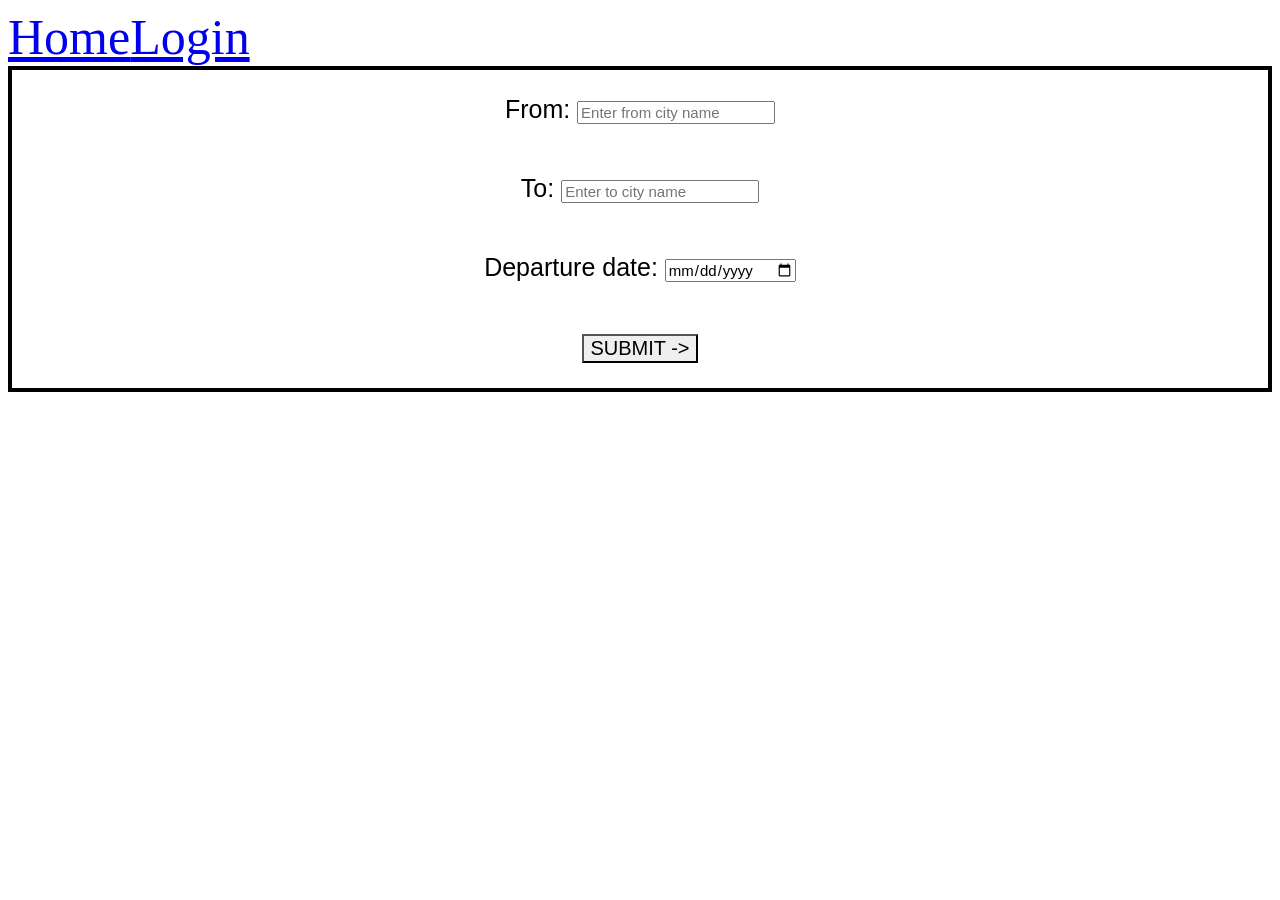
==== index.html @ b3f5bc64 "better input for  date and output for the trains" ====
<!DOCTYPE html>
<html lang="en">
<head>
  <meta charset="UTF-8">
  <meta name="viewport" content="width=device-width, initial-scale=1.0">
  <title>IRCTC</title>
  <link rel="stylesheet" href="style.css">
</head>
<body>
  <div class="navbar">
    <a href="#">Home</a>
    <a href="#">Login</a>
  </div>
  <div class="search-box">
    <p>From: <input type="text" placeholder="Enter from city name" id="from"></p>
    <p>To: <input type="text" placeholder="Enter to city name" id="to"></p>
    <p>Departure date: <input type="date" id="date"></p>
    <p><button id="sub">SUBMIT -></button></p>
  </div>
  <div class="results">
    <h4 id="searching"></h4>
  </div>
  <script src="script.js"></script>
</body>
</html>
---- style.css ----
#searching{
  font-family: 'Franklin Gothic Medium', 'Arial Narrow', Arial, sans-serif;
}

.search-box{
  display: flex;
  flex-direction: column;
  align-items: center;
  border: 4px solid black;

}

.navbar{
  display: flex;
  flex-direction: row;
  font-size: 50px;
  height:auto;
}
#from{
  font-size: 15px;
  font-family: 'Franklin Gothic Medium', 'Arial Narrow', Arial, sans-serif;;
}

#to{
  font-size: 15px;
  font-family: 'Franklin Gothic Medium', 'Arial Narrow', Arial, sans-serif;;
}

#date{
  font-size: 15px;
  font-family: 'Franklin Gothic Medium', 'Arial Narrow', Arial, sans-serif;;
}

p{
  font-size: 25px;
  font-family: 'Franklin Gothic Medium', 'Arial Narrow', Arial, sans-serif;;
}

body{
background-image: url('back2.jpg');
}

#sub{
  font-family: 'Franklin Gothic Medium', 'Arial Narrow', Arial, sans-serif;
  font-size: 20px;
  border-radius: 1%;
}

#sub :hover{
  font-size: 110%;
}
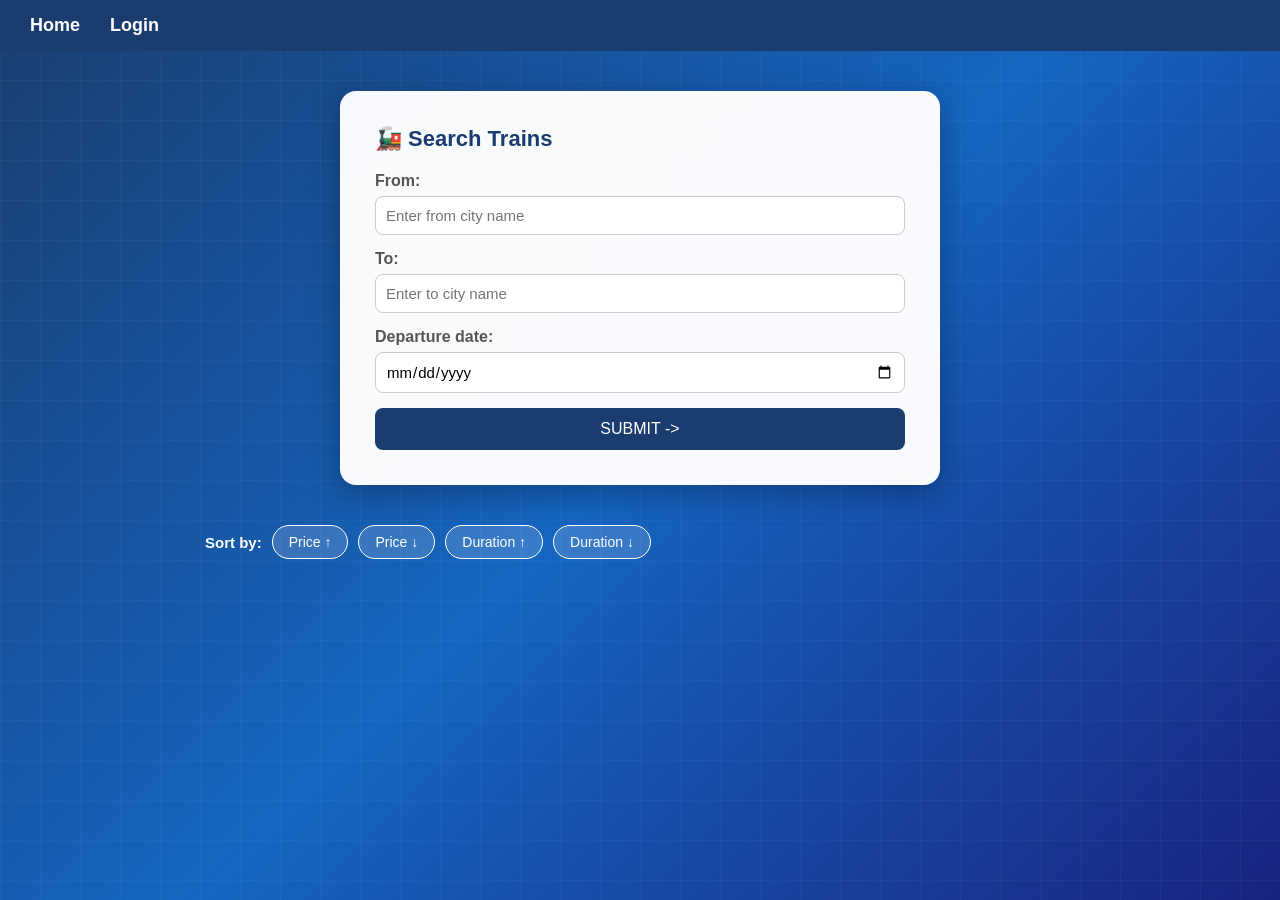
==== commit 4df7927c: "added new login page" ====
--- a/index.html
+++ b/index.html
@@ -8,8 +8,8 @@
 </head>
 <body>
   <div class="navbar">
-    <a href="#">Home</a>
-    <a href="#">Login</a>
+    <a href="index.html">Home</a>
+    <a href="login.html">Login</a>
   </div>
   <div class="search-box">
     <p>From: <input type="text" placeholder="Enter from city name" id="from"></p>
@@ -17,6 +17,17 @@
     <p>Departure date: <input type="date" id="date"></p>
     <p><button id="sub">SUBMIT -></button></p>
   </div>
+  <div class="sort-bar">
+  <span>Sort by:</span>
+  <button onclick="sortBy('price', 'asc')">Price ↑</button>
+  <button onclick="sortBy('price', 'desc')">Price ↓</button>
+  <button onclick="sortBy('duration', 'asc')">Duration ↑</button>
+  <button onclick="sortBy('duration', 'desc')">Duration ↓</button>
+</div>
+
+<div class="results">
+  <h4 id="searching"></h4>
+</div>
   <div class="results">
     <h4 id="searching"></h4>
   </div>
--- a/style.css
+++ b/style.css
@@ -1,51 +1,371 @@
-#searching{
+* {
+  margin: 0;
+  padding: 0;
+  box-sizing: border-box;
+}
+
+body {
   font-family: 'Franklin Gothic Medium', 'Arial Narrow', Arial, sans-serif;
-}
-
-.search-box{
-  display: flex;
-  flex-direction: column;
+  background-color: #f0f4f8;
+  color: #333;
+}
+
+/* navbar */
+.navbar {
+  background-color: #1a3c6e;
+  padding: 15px 30px;
+  display: flex;
+  flex-direction: row;
   align-items: center;
-  border: 4px solid black;
-
-}
-
-.navbar{
-  display: flex;
-  flex-direction: row;
-  font-size: 50px;
-  height:auto;
-}
-#from{
-  font-size: 15px;
-  font-family: 'Franklin Gothic Medium', 'Arial Narrow', Arial, sans-serif;;
-}
-
-#to{
-  font-size: 15px;
-  font-family: 'Franklin Gothic Medium', 'Arial Narrow', Arial, sans-serif;;
-}
-
-#date{
-  font-size: 15px;
-  font-family: 'Franklin Gothic Medium', 'Arial Narrow', Arial, sans-serif;;
-}
-
-p{
-  font-size: 25px;
-  font-family: 'Franklin Gothic Medium', 'Arial Narrow', Arial, sans-serif;;
-}
-
-body{
-background-image: url('back2.jpg');
-}
-
-#sub{
+  gap: 30px;
+}
+
+.navbar a {
+  color: white;
+  text-decoration: none;
+  font-size: 18px;
+  font-weight: bold;
+}
+
+.navbar a:hover {
+  color: #f0c040;
+}
+
+/* search box */
+.search-box {
+  background-color: white;
+  margin: 30px auto;
+  padding: 30px;
+  border-radius: 12px;
+  max-width: 600px;
+  box-shadow: 0 4px 12px rgba(0, 0, 0, 0.1);
+  display: flex;
+  flex-direction: column;
+  gap: 15px;
+}
+
+.search-box p {
+  font-size: 16px;
+  display: flex;
+  flex-direction: column;
+  gap: 6px;
+  color: #555;
+  font-weight: bold;
+}
+
+/* from and to inputs */
+#from, #to {
+  padding: 10px;
+  font-size: 15px;
+  border: 1px solid #ccc;
+  border-radius: 8px;
+  outline: none;
+  font-family: inherit;
+}
+
+#from:focus, #to:focus {
+  border-color: #1a3c6e;
+  box-shadow: 0 0 0 2px rgba(26, 60, 110, 0.2);
+}
+
+/* date input */
+#date {
+  padding: 10px;
+  font-size: 15px;
+  border: 1px solid #ccc;
+  border-radius: 8px;
+  outline: none;
+  font-family: inherit;
+}
+
+#date:focus {
+  border-color: #1a3c6e;
+  box-shadow: 0 0 0 2px rgba(26, 60, 110, 0.2);
+}
+
+/* submit button */
+#sub {
+  background-color: #1a3c6e;
+  color: white;
+  border: none;
+  padding: 12px 25px;
+  font-size: 16px;
+  border-radius: 8px;
+  cursor: pointer;
+  font-family: inherit;
+  transition: background-color 0.2s;
+}
+
+#sub:hover {
+  background-color: #f0c040;
+  color: #1a3c6e;
+}
+
+/* results section */
+.results {
+  max-width: 900px;
+  margin: 20px auto;
+  padding: 0 15px;
+}
+
+/* searching text */
+#searching {
+  font-size: 18px;
+  color: #1a3c6e;
+  margin-bottom: 15px;
+  font-family: inherit;
+  font-weight: bold;
+}
+
+/* train cards added by JS */
+.train-card {
+  background-color: white;
+  border-radius: 12px;
+  padding: 20px 25px;
+  margin-bottom: 15px;
+  box-shadow: 0 2px 8px rgba(0, 0, 0, 0.08);
+  border-left: 5px solid #1a3c6e;
+  display: flex;
+  flex-direction: column;
+  gap: 8px;
+}
+
+.train-card h3 {
+  color: #1a3c6e;
+  font-size: 18px;
+}
+
+.train-card p {
+  font-size: 15px;
+  color: #444;
+  font-weight: normal;
+}
+
+/* book button inside train card */
+.book-btn {
+  background-color: #2e7d32;
+  color: white;
+  border: none;
+  padding: 10px 20px;
+  border-radius: 8px;
+  cursor: pointer;
+  font-size: 15px;
+  font-family: inherit;
+  width: fit-content;
+  margin-top: 5px;
+  transition: background-color 0.2s;
+}
+
+.book-btn:hover {
+  background-color: #1b5e20;
+}
+
+/* responsive for small screens */
+@media (max-width: 600px) {
+  .search-box {
+    margin: 15px;
+    padding: 20px;
+  }
+
+  .navbar {
+    gap: 15px;
+    padding: 12px 20px;
+  }
+
+  .train-card {
+    padding: 15px;
+  }
+}
+.sort-bar {
+  max-width: 900px;
+  margin: 10px auto;
+  display: flex;
+  gap: 10px;
+  align-items: center;
+  padding: 0 15px;
+  flex-wrap: wrap;
+}
+
+.sort-bar span {
+  font-size: 15px;
+  font-weight: bold;
+  color: #1a3c6e;
+}
+
+.sort-bar button {
+  background-color: white;
+  border: 1.5px solid #1a3c6e;
+  color: #1a3c6e;
+  padding: 8px 16px;
+  border-radius: 20px;
+  cursor: pointer;
+  font-size: 14px;
+  font-family: inherit;
+  transition: all 0.2s;
+}
+
+.sort-bar button:hover {
+  background-color: #1a3c6e;
+  color: white;
+}
+
+.sort-bar button.active {
+  background-color: #1a3c6e;
+  color: white;
+}
+body {
   font-family: 'Franklin Gothic Medium', 'Arial Narrow', Arial, sans-serif;
-  font-size: 20px;
-  border-radius: 1%;
-}
-
-#sub :hover{
-  font-size: 110%;
+  min-height: 100vh;
+  background-color: #1a3c6e;
+  background-image:
+    linear-gradient(rgba(255,255,255,0.03) 1px, transparent 1px),
+    linear-gradient(90deg, rgba(255,255,255,0.03) 1px, transparent 1px),
+    linear-gradient(135deg, #1a3c6e 0%, #1565c0 50%, #1a237e 100%);
+  background-size: 40px 40px, 40px 40px, 100% 100%;
+  color: #333;
+}
+.search-box {
+  background-color: rgba(255, 255, 255, 0.97);
+  margin: 40px auto;
+  padding: 35px;
+  border-radius: 16px;
+  max-width: 600px;
+  box-shadow: 0 8px 32px rgba(0, 0, 0, 0.3);
+  display: flex;
+  flex-direction: column;
+  gap: 15px;
+}
+
+/* add a title above search box */
+.search-box::before {
+  content: '🚂 Search Trains';
+  font-size: 22px;
+  font-weight: bold;
+  color: #1a3c6e;
+  margin-bottom: 5px;
+}
+
+.results {
+  max-width: 900px;
+  margin: 20px auto;
+  padding: 0 15px;
+}
+
+#searching {
+  font-size: 18px;
+  color: white;        /* white text on dark background */
+  margin-bottom: 15px;
+  font-family: inherit;
+  font-weight: bold;
+}
+
+.train-card {
+  background-color: white;
+  border-radius: 12px;
+  padding: 20px 25px;
+  margin-bottom: 15px;
+  box-shadow: 0 4px 16px rgba(0, 0, 0, 0.2);
+  border-left: 5px solid #1a3c6e;
+  display: flex;
+  flex-direction: column;
+  gap: 8px;
+}
+
+.sort-bar span {
+  font-size: 15px;
+  font-weight: bold;
+  color: white;        /* white text on dark background */
+}
+
+.sort-bar button {
+  background-color: rgba(255, 255, 255, 0.15);
+  border: 1.5px solid white;
+  color: white;
+  padding: 8px 16px;
+  border-radius: 20px;
+  cursor: pointer;
+  font-size: 14px;
+  font-family: inherit;
+  transition: all 0.2s;
+}
+
+.sort-bar button:hover {
+  background-color: white;
+  color: #1a3c6e;
+}
+
+.sort-bar button.active {
+  background-color: #f0c040;
+  color: #1a3c6e;
+  border-color: #f0c040;
+}
+
+.login-wrapper {
+  min-height: calc(100vh - 72px);
+  display: flex;
+  justify-content: center;
+  align-items: center;
+  padding: 20px;
+}
+
+.login-card {
+  width: 100%;
+  max-width: 420px;
+  background-color: rgba(255, 255, 255, 0.97);
+  border-radius: 16px;
+  box-shadow: 0 8px 32px rgba(0, 0, 0, 0.3);
+  padding: 28px;
+  display: flex;
+  flex-direction: column;
+  gap: 10px;
+}
+
+.login-card h1 {
+  color: #1a3c6e;
+  margin-bottom: 4px;
+  font-size: 28px;
+}
+
+.login-card label {
+  color: #1a3c6e;
+  font-weight: bold;
+  font-size: 15px;
+}
+
+.login-card input {
+  padding: 10px;
+  border: 1px solid #ccc;
+  border-radius: 8px;
+  font-size: 15px;
+  font-family: inherit;
+  outline: none;
+  margin-bottom: 8px;
+}
+
+.login-card input:focus {
+  border-color: #1a3c6e;
+  box-shadow: 0 0 0 2px rgba(26, 60, 110, 0.2);
+}
+
+.login-btn {
+  background-color: #1a3c6e;
+  color: white;
+  border: none;
+  padding: 12px;
+  font-size: 16px;
+  border-radius: 8px;
+  cursor: pointer;
+  font-family: inherit;
+  transition: background-color 0.2s;
+}
+
+.login-btn:hover {
+  background-color: #f0c040;
+  color: #1a3c6e;
+}
+
+.login-message {
+  min-height: 20px;
+  color: #1a3c6e;
+  font-weight: bold;
 }
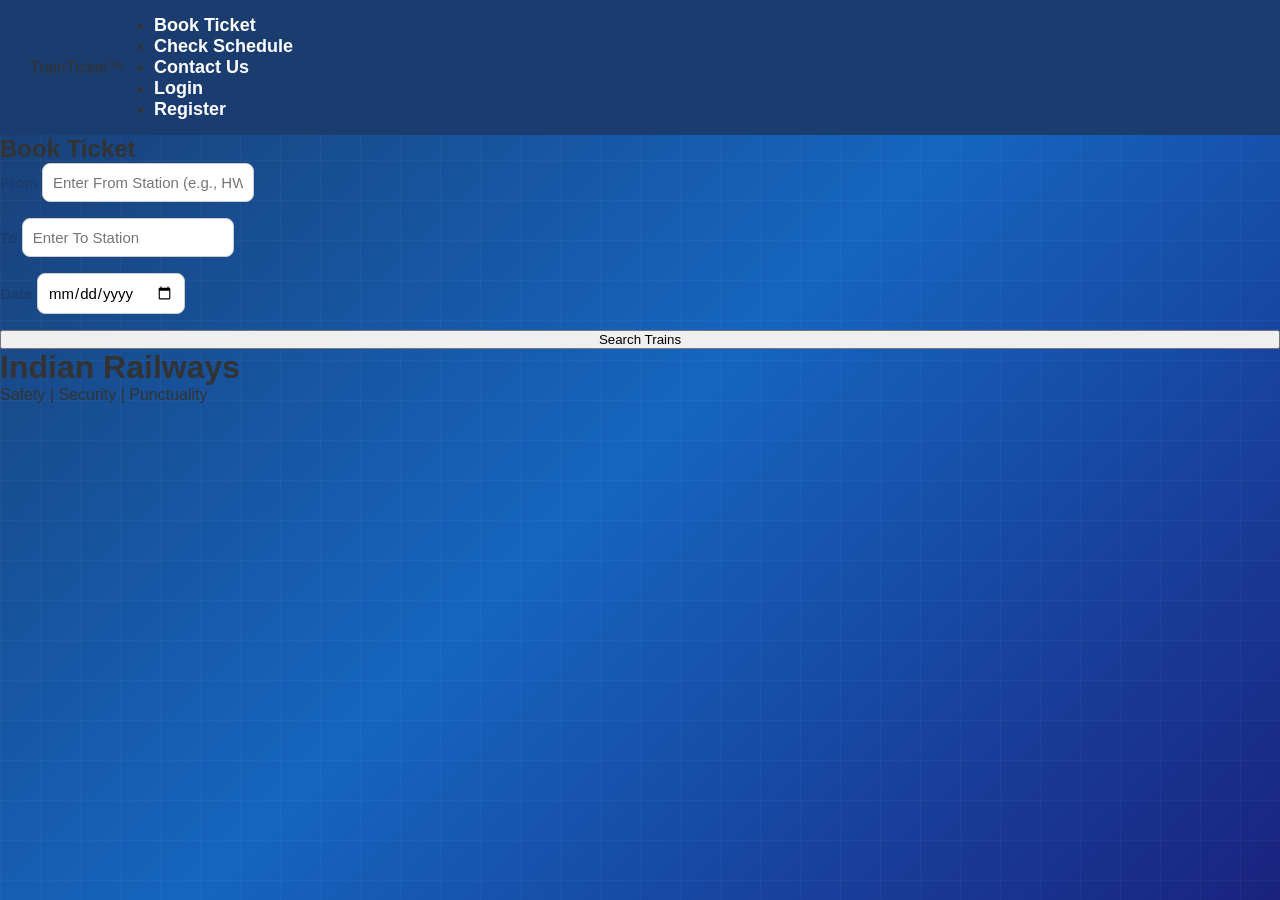
==== commit c69b0eca: "Revamp index.html for Train Search System" ====
--- a/index.html
+++ b/index.html
@@ -1,36 +1,52 @@
 <!DOCTYPE html>
 <html lang="en">
 <head>
-  <meta charset="UTF-8">
-  <meta name="viewport" content="width=device-width, initial-scale=1.0">
-  <title>IRCTC</title>
-  <link rel="stylesheet" href="style.css">
+    <meta charset="UTF-8">
+    <title>Train Search System</title>
+    <link rel="stylesheet" href="style.css">
 </head>
 <body>
-  <div class="navbar">
-    <a href="index.html">Home</a>
-    <a href="login.html">Login</a>
-  </div>
-  <div class="search-box">
-    <p>From: <input type="text" placeholder="Enter from city name" id="from"></p>
-    <p>To: <input type="text" placeholder="Enter to city name" id="to"></p>
-    <p>Departure date: <input type="date" id="date"></p>
-    <p><button id="sub">SUBMIT -></button></p>
-  </div>
-  <div class="sort-bar">
-  <span>Sort by:</span>
-  <button onclick="sortBy('price', 'asc')">Price ↑</button>
-  <button onclick="sortBy('price', 'desc')">Price ↓</button>
-  <button onclick="sortBy('duration', 'asc')">Duration ↑</button>
-  <button onclick="sortBy('duration', 'desc')">Duration ↓</button>
-</div>
+    <nav class="navbar">
+        <div class="logo">TrainTicket™</div>
+        <ul class="nav-links">
+            <li><a href="#">Book Ticket</a></li>
+            <li><a href="#">Check Schedule</a></li>
+            <li><a href="#">Contact Us</a></li>
+            <li><a href="#">Login</a></li>
+            <li><a href="#">Register</a></li>
+        </ul>
+    </nav>
 
-<div class="results">
-  <h4 id="searching"></h4>
-</div>
-  <div class="results">
-    <h4 id="searching"></h4>
-  </div>
-  <script src="script.js"></script>
+    <main class="hero-section">
+        <div class="booking-container">
+            <div class="booking-header">
+                <h2>Book Ticket</h2>
+            </div>
+            
+            <form class="booking-form" id="searchForm">
+                <div class="form-group">
+                    <label for="fromStation">From</label>
+                    <input type="text" id="fromStation" placeholder="Enter From Station (e.g., HWH)" required>
+                </div>
+                
+                <div class="form-group">
+                    <label for="toStation">To</label>
+                    <input type="text" id="toStation" placeholder="Enter To Station" required>
+                </div>
+                
+                <div class="form-group">
+                    <label for="journeyDate">Date</label>
+                    <input type="date" id="journeyDate" required>
+                </div>
+                
+                <button type="submit" class="search-btn">Search Trains</button>
+            </form>
+        </div>
+
+        <div class="hero-text">
+            <h1>Indian Railways</h1>
+            <p>Safety | Security | Punctuality</p>
+        </div>
+    </main>
 </body>
-</html>+</html>
--- a/style.css
+++ b/style.css
@@ -368,4 +368,97 @@
   min-height: 20px;
   color: #1a3c6e;
   font-weight: bold;
+}
+
+.login-message.success {
+  color: #1b5e20;
+}
+
+.login-message.error {
+  color: #b71c1c;
+}
+.auth-switch {
+  margin-top: 8px;
+  font-size: 14px;
+  color: #1a3c6e;
+  text-align: center;
+}
+
+.auth-switch a {
+  color: #1565c0;
+  font-weight: bold;
+  text-decoration: none;
+}
+
+.auth-switch a:hover {
+  text-decoration: underline;
+}
+
+.booking-wrapper {
+  min-height: calc(100vh - 72px);
+  display: flex;
+  justify-content: center;
+  align-items: center;
+  padding: 20px;
+}
+
+.booking-card {
+  width: 100%;
+  max-width: 560px;
+  background-color: rgba(255, 255, 255, 0.97);
+  border-radius: 16px;
+  box-shadow: 0 8px 32px rgba(0, 0, 0, 0.3);
+  padding: 28px;
+}
+
+.booking-card h1 {
+  color: #1a3c6e;
+  font-size: 28px;
+  margin-bottom: 14px;
+}
+
+.booking-details {
+  background-color: #f2f6ff;
+  border: 1px solid #d6e3ff;
+  border-radius: 10px;
+  padding: 12px;
+  margin-bottom: 16px;
+}
+
+.booking-details p {
+  margin-bottom: 8px;
+  color: #1a3c6e;
+}
+
+.booking-details p:last-child {
+  margin-bottom: 0;
+}
+
+.booking-form {
+  display: flex;
+  flex-direction: column;
+  gap: 8px;
+}
+
+.booking-form label {
+  color: #1a3c6e;
+  font-weight: bold;
+  font-size: 15px;
+}
+
+.booking-form input,
+.booking-form select {
+  padding: 10px;
+  border: 1px solid #ccc;
+  border-radius: 8px;
+  font-size: 15px;
+  font-family: inherit;
+  outline: none;
+  margin-bottom: 8px;
+}
+
+.booking-form input:focus,
+.booking-form select:focus {
+  border-color: #1a3c6e;
+  box-shadow: 0 0 0 2px rgba(26, 60, 110, 0.2);
 }
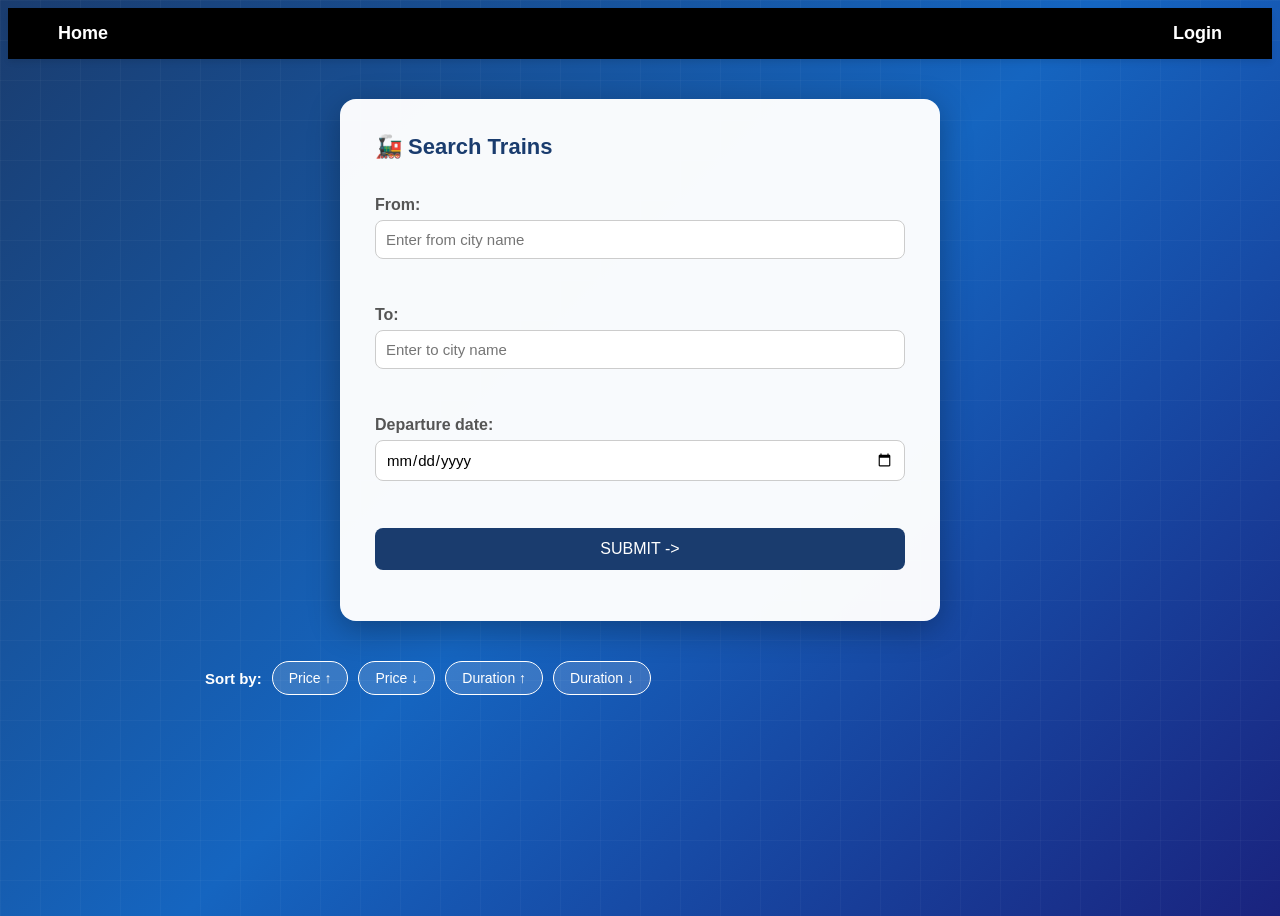
==== commit c03388b6: "new files 3" ====
--- a/index.html
+++ b/index.html
@@ -6,47 +6,31 @@
     <link rel="stylesheet" href="style.css">
 </head>
 <body>
-    <nav class="navbar">
-        <div class="logo">TrainTicket™</div>
-        <ul class="nav-links">
-            <li><a href="#">Book Ticket</a></li>
-            <li><a href="#">Check Schedule</a></li>
-            <li><a href="#">Contact Us</a></li>
-            <li><a href="#">Login</a></li>
-            <li><a href="#">Register</a></li>
-        </ul>
-    </nav>
+  <div class="navbar">
+    <a href="index.html">Home</a>
+    <a href="login.html">Login</a>
+  </div>
+  <div class="search-box">
+    <p>From: <input type="text" placeholder="Enter from city name" id="from"></p>
+    <p>To: <input type="text" placeholder="Enter to city name" id="to"></p>
+    <p>Departure date: <input type="date" id="date"></p>
+    <p><button id="sub">SUBMIT -></button></p>
+  </div>
+  <div class="sort-bar">
+  <span>Sort by:</span>
+  <button onclick="sortBy('price', 'asc')">Price ↑</button>
+  <button onclick="sortBy('price', 'desc')">Price ↓</button>
+  <button onclick="sortBy('duration', 'asc')">Duration ↑</button>
+  <button onclick="sortBy('duration', 'desc')">Duration ↓</button>
+</div>
 
-    <main class="hero-section">
-        <div class="booking-container">
-            <div class="booking-header">
-                <h2>Book Ticket</h2>
-            </div>
-            
-            <form class="booking-form" id="searchForm">
-                <div class="form-group">
-                    <label for="fromStation">From</label>
-                    <input type="text" id="fromStation" placeholder="Enter From Station (e.g., HWH)" required>
-                </div>
-                
-                <div class="form-group">
-                    <label for="toStation">To</label>
-                    <input type="text" id="toStation" placeholder="Enter To Station" required>
-                </div>
-                
-                <div class="form-group">
-                    <label for="journeyDate">Date</label>
-                    <input type="date" id="journeyDate" required>
-                </div>
-                
-                <button type="submit" class="search-btn">Search Trains</button>
-            </form>
-        </div>
-
-        <div class="hero-text">
-            <h1>Indian Railways</h1>
-            <p>Safety | Security | Punctuality</p>
-        </div>
-    </main>
+<div class="results">
+  <h4 id="searching"></h4>
+</div>
+  <div class="results">
+    <h4 id="searching"></h4>
+    
+  </div>
+  <script src="script.js"></script>
 </body>
 </html>
--- a/style.css
+++ b/style.css
@@ -1,4 +1,5 @@
 * {
+<<<<<<< HEAD
   margin: 0;
   padding: 0;
   box-sizing: border-box;
@@ -461,4 +462,172 @@
 .booking-form select:focus {
   border-color: #1a3c6e;
   box-shadow: 0 0 0 2px rgba(26, 60, 110, 0.2);
-}+}
+=======
+    margin: 0;
+    padding: 0;
+    box-sizing: border-box;
+    font-family: 'Segoe UI', Tahoma, Geneva, Verdana, sans-serif;
+}
+
+body {
+    background-color: #f0f4f8;
+    min-height: 100vh;
+    display: flex;
+    flex-direction: column;
+    background-image: url("https://static.investindia.gov.in/s3fs-public/2019-07/railway4.jpg");
+}
+
+.navbar {
+    background-color: #000000;
+    color: #f8fafc;
+    display: flex;
+    justify-content: space-between;
+    align-items: center;
+    padding: 15px 50px;
+    box-shadow: 0 4px 6px -1px rgba(0, 0, 0, 0.1);
+    backdrop-filter: blur(20px);
+}
+
+.logo {
+    font-size: 26px;
+    font-weight: 800;
+    color: #38bdf8;
+    letter-spacing: 1px;
+}
+
+.nav-links {
+    list-style: none;
+    display: flex;
+    gap: 30px;
+}
+
+.nav-links a {
+    color: #e2e8f0;
+    text-decoration: none;
+    font-size: 13px;
+    font-weight: 600;
+    text-transform: uppercase;
+    letter-spacing: 0.5px;
+    transition: color 0.3s ease;
+}
+
+.nav-links a:hover {
+    color: #f97316;
+}
+
+.hero-section {
+    flex: 1;
+    background: linear-gradient(135deg, #1e293b 0%, #0f172a 100%);
+    display: flex;
+    align-items: center;
+    justify-content: center;
+    gap: 120px;
+    padding: 50px;
+}
+
+.booking-container {
+    background: #ffffff;
+    width: 450px;
+    border-radius: 12px;
+    overflow: hidden;
+    box-shadow: 0 25px 50px -12px rgba(0, 0, 0, 0.4);
+}
+
+.booking-header {
+    background: #0ea5e9;
+    padding: 22px;
+    text-align: center;
+    border-bottom: 4px solid #0284c7;
+}
+
+.booking-header h2 {
+    color: #ffffff;
+    font-size: 24px;
+    text-transform: uppercase;
+    letter-spacing: 2px;
+    font-weight: 700;
+}
+
+.booking-form {
+    padding: 35px;
+    display: flex;
+    flex-direction: column;
+    gap: 22px;
+}
+
+.form-group {
+    display: flex;
+    flex-direction: column;
+    gap: 8px;
+}
+
+.form-group label {
+    font-size: 12px;
+    font-weight: 700;
+    color: #64748b;
+    text-transform: uppercase;
+    letter-spacing: 0.5px;
+}
+
+.form-group input {
+    padding: 14px 16px;
+    border: 2px solid #cbd5e1;
+    border-radius: 8px;
+    font-size: 15px;
+    color: #0f172a;
+    outline: none;
+    transition: border-color 0.3s ease, box-shadow 0.3s ease;
+    background-color: #f8fafc;
+}
+
+.form-group input:focus {
+    border-color: #0ea5e9;
+    background-color: #ffffff;
+    box-shadow: 0 0 0 3px rgba(14, 165, 233, 0.1);
+}
+
+.search-btn {
+    background-color: #f97316;
+    color: #ffffff;
+    border: none;
+    padding: 16px;
+    font-size: 16px;
+    font-weight: 800;
+    border-radius: 8px;
+    cursor: pointer;
+    text-transform: uppercase;
+    letter-spacing: 1.5px;
+    transition: background-color 0.3s ease, transform 0.1s ease;
+    margin-top: 15px;
+    box-shadow: 0 4px 6px -1px rgba(249, 115, 22, 0.3);
+}
+
+.search-btn:hover {
+    background-color: #ea580c;
+}
+
+.search-btn:active {
+    transform: scale(0.98);
+}
+
+.hero-text {
+    color: #f8fafc;
+    text-align: center;
+}
+
+.hero-text h1 {
+    font-size: 54px;
+    margin-bottom: 15px;
+    font-weight: 800;
+    letter-spacing: 1px;
+    text-shadow: 3px 3px 6px rgba(0, 0, 0, 0.4);
+}
+
+.hero-text p {
+    font-size: 22px;
+    color: #bae6fd;
+    letter-spacing: 3px;
+    font-weight: 500;
+}
+>>>>>>> da6a9db1e79bcf367b59e827d32d3a0d1fcb9a66
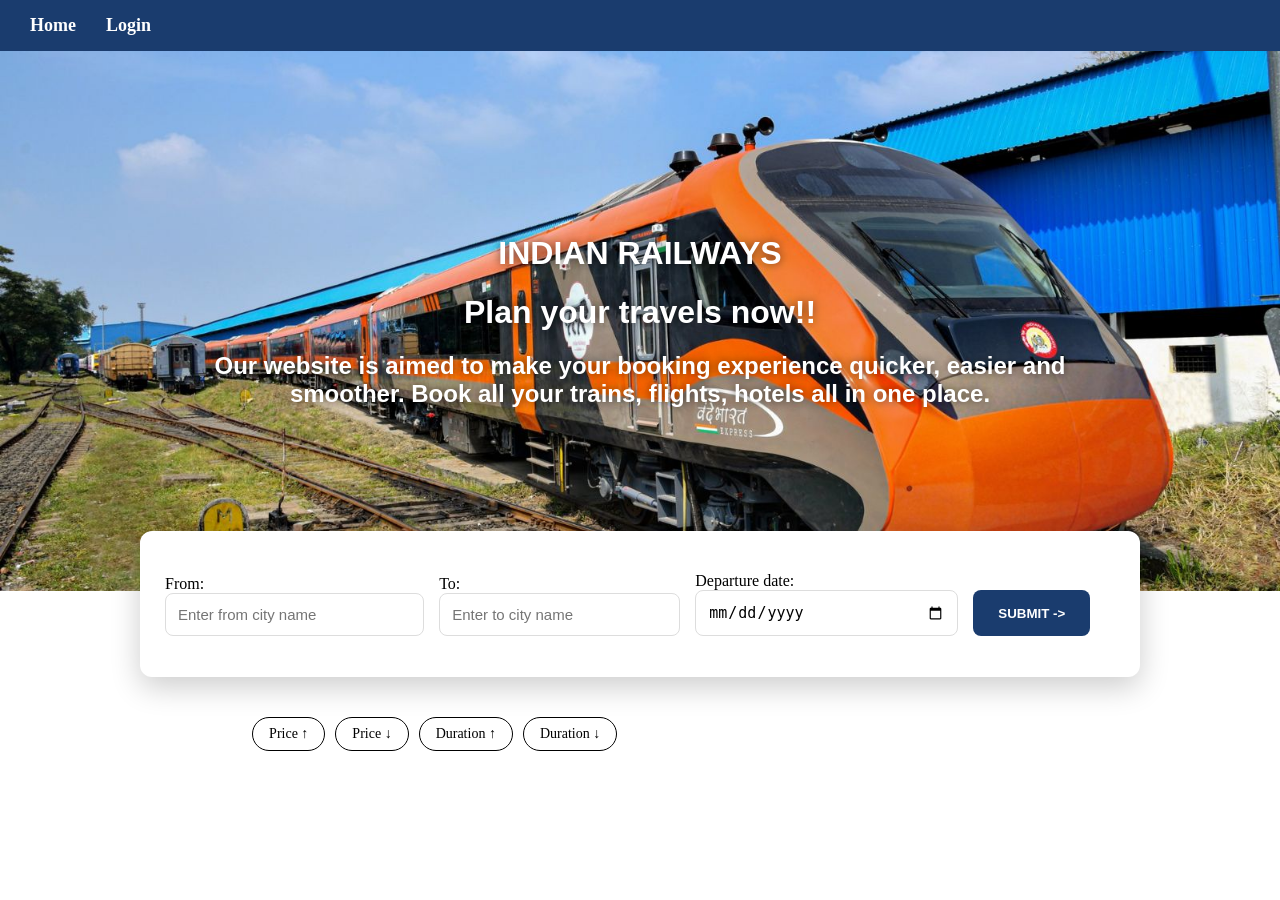
==== commit b1be9a5b: "some more changes" ====
--- a/index.html
+++ b/index.html
@@ -1,14 +1,22 @@
 <!DOCTYPE html>
 <html lang="en">
 <head>
-    <meta charset="UTF-8">
-    <title>Train Search System</title>
-    <link rel="stylesheet" href="style.css">
+  <meta charset="UTF-8">
+  <meta name="viewport" content="width=device-width, initial-scale=1.0">
+  <link rel="stylesheet" href="hero.css">
+  <title>Document</title>
 </head>
 <body>
   <div class="navbar">
     <a href="index.html">Home</a>
     <a href="login.html">Login</a>
+  </div>
+  <div class="hero">
+    <div class="content">
+      <h1>INDIAN RAILWAYS</h1>
+      <h1>Plan your travels now!!</h1>
+      <h2>Our website is aimed to make your booking experience quicker, easier and smoother. Book all your trains, flights, hotels all in one place. </h2>
+    </div>
   </div>
   <div class="search-box">
     <p>From: <input type="text" placeholder="Enter from city name" id="from"></p>
@@ -27,10 +35,7 @@
 <div class="results">
   <h4 id="searching"></h4>
 </div>
-  <div class="results">
-    <h4 id="searching"></h4>
-    
-  </div>
+  
   <script src="script.js"></script>
 </body>
-</html>
+</html>
--- a/hero.css
+++ b/hero.css
@@ -0,0 +1,372 @@
+body {
+  margin: 0;
+  min-height: 100vh;
+}
+
+.navbar {
+  background-color: #1a3c6e;
+  padding: 15px 30px;
+  display: flex;
+  flex-direction: row;
+  align-items: center;
+  gap: 30px;
+}
+
+.hero {
+  width: 100vw;
+  height: 60vh;
+  background-image: url('train.jpg');
+  background-repeat: no-repeat;
+  background-size: cover;
+  background-position: center;
+  display: flex;
+  align-items: center;
+  justify-content: center;
+  text-align: center;
+  margin-bottom: -60px;
+  z-index: 1;
+}
+
+.content {
+  max-width: 900px;
+  padding: 1rem;
+  color: #FFFFFF;
+  text-shadow: 0 0 10px rgba(0,0,0,0.6);
+  font-family: sans-serif;
+  
+}
+
+.navbar a {
+  color: white;
+  text-decoration: none;
+  font-size: 18px;
+  font-weight: bold;
+}
+
+.search-box {
+  z-index: 2;
+  margin: -60px auto 40px auto;
+  padding: 25px;
+  background: white;
+  border-radius: 12px;
+  box-shadow: 0 10px 30px rgba(0, 0, 0, 0.2);
+  
+  display: flex;
+  flex-direction: row; 
+  align-items: flex-end; 
+  gap: 15px;
+  max-width: 950px;
+  width: 92%;
+}
+
+
+.input-group {
+  flex: 1; 
+  display: flex;
+  flex-direction: column;
+  gap: 8px;
+}
+
+.input-group label {
+  font-size: 14px;
+  font-weight: bold;
+  color: #1a3c6e;
+}
+
+
+#from, #to, #date {
+  width: 100%;
+  box-sizing: border-box; 
+  padding: 12px;
+  border: 1px solid #ddd;
+  border-radius: 8px;
+  font-size: 15px;
+}
+
+
+#sub {
+  height: 46px;
+  padding: 0 25px;
+  white-space: nowrap; 
+  margin-bottom: 0;
+  background-color: #1a3c6e;
+  color: white;
+  border: none;
+  border-radius: 8px;
+  cursor: pointer;
+  font-weight: bold;
+  transition: all 0.2s ease;
+}
+
+#sub:hover {
+  background-color: #f0c040;
+  color: #1a3c6e;
+}
+
+
+.sort-bar {
+  max-width: 900px;
+  margin: 10px auto;
+  display: flex;
+  gap: 10px;
+  align-items: center;
+  padding: 0 15px;
+  flex-wrap: wrap;
+}
+
+.sort-bar span {
+  font-size: 15px;
+  font-weight: bold;
+  color: white;
+}
+
+.sort-bar button {
+  background-color: rgba(255, 255, 255, 0.15);
+  border: 1.5px solid black;
+  color: black;
+  padding: 8px 16px;
+  border-radius: 20px;
+  cursor: pointer;
+  font-size: 14px;
+  font-family: inherit;
+  transition: all 0.2s;
+}
+
+.sort-bar button:hover {
+  background-color:#1a3c6e;
+  color:white;
+}
+
+.sort-bar button.active {
+  background-color: #f0c040;
+  color: #1a3c6e;
+  border-color: #f0c040;
+  transition: 80% width;
+}
+
+
+.results {
+  max-width: 900px;
+  margin: 20px auto;
+  padding: 0 15px;
+}
+
+#searching {
+  font-size: 18px;
+  color: white; 
+  margin-bottom: 15px;
+  font-family: inherit;
+  font-weight: bold;
+}
+
+
+.train-card {
+  background-color: white;
+  border-radius: 12px;
+  padding: 20px 25px;
+  margin-bottom: 15px;
+  box-shadow: 0 4px 16px rgba(0, 0, 0, 0.2);
+  border-left: 5px solid #1a3c6e;
+  display: flex;
+  flex-direction: column;
+  gap: 8px;
+}
+
+.train-card h3 {
+  color: #1a3c6e;
+  font-size: 18px;
+}
+
+.train-card p {
+  font-size: 15px;
+  color: #444;
+  font-weight: normal;
+}
+
+.book-btn {
+  background-color: #2e7d32;
+  color: white;
+  border: none;
+  padding: 10px 20px;
+  border-radius: 8px;
+  cursor: pointer;
+  font-size: 15px;
+  font-family: inherit;
+  width: fit-content;
+  margin-top: 5px;
+  transition: background-color 0.2s;
+}
+
+.book-btn:hover {
+  background-color: #1b5e20;
+}
+
+.login-wrapper {
+  min-height: calc(100vh - 72px);
+  display: flex;
+  justify-content: center;
+  align-items: center;
+  padding: 20px;
+}
+
+.login-card {
+  width: 100%;
+  max-width: 420px;
+  background-color: rgba(255, 255, 255, 0.97);
+  border-radius: 16px;
+  box-shadow: 0 8px 32px rgba(0, 0, 0, 0.3);
+  padding: 28px;
+  display: flex;
+  flex-direction: column;
+  gap: 10px;
+}
+
+.login-card h1 {
+  color: #1a3c6e;
+  margin-bottom: 4px;
+  font-size: 28px;
+}
+
+.login-card label {
+  color: #1a3c6e;
+  font-weight: bold;
+  font-size: 15px;
+}
+
+.login-card input {
+  padding: 10px;
+  border: 1px solid #ccc;
+  border-radius: 8px;
+  font-size: 15px;
+  font-family: inherit;
+  outline: none;
+  margin-bottom: 8px;
+}
+
+.login-card input:focus {
+  border-color: #1a3c6e;
+  box-shadow: 0 0 0 2px rgba(26, 60, 110, 0.2);
+}
+
+.login-btn {
+  background-color: #1a3c6e;
+  color: white;
+  border: none;
+  padding: 12px;
+  font-size: 16px;
+  border-radius: 8px;
+  cursor: pointer;
+  font-family: inherit;
+  transition: background-color 0.2s;
+}
+
+.login-btn:hover {
+  background-color: #f0c040;
+  color: #1a3c6e;
+}
+
+.login-message {
+  min-height: 20px;
+  color: #1a3c6e;
+  font-weight: bold;
+}
+
+.login-message.success {
+  color: #1b5e20;
+}
+
+.login-message.error {
+  color: #b71c1c;
+}
+
+.auth-switch {
+  margin-top: 8px;
+  font-size: 14px;
+  color: #1a3c6e;
+  text-align: center;
+}
+
+.auth-switch a {
+  color: #1565c0;
+  font-weight: bold;
+  text-decoration: none;
+}
+
+.auth-switch a:hover {
+  text-decoration: underline;
+}
+
+
+.booking-wrapper {
+  min-height: calc(100vh - 72px);
+  display: flex;
+  justify-content: center;
+  align-items: center;
+  padding: 20px;
+}
+
+.booking-card {
+  width: 100%;
+  max-width: 560px;
+  background-color: rgba(255, 255, 255, 0.97);
+  border-radius: 16px;
+  box-shadow: 0 8px 32px rgba(0, 0, 0, 0.3);
+  padding: 28px;
+}
+
+.booking-card h1 {
+  color: #1a3c6e;
+  font-size: 28px;
+  margin-bottom: 14px;
+}
+
+.booking-details {
+  background-color: #f2f6ff;
+  border: 1px solid #d6e3ff;
+  border-radius: 10px;
+  padding: 12px;
+  margin-bottom: 16px;
+}
+
+.booking-details p {
+  margin-bottom: 8px;
+  color: #1a3c6e;
+}
+
+.booking-details p:last-child {
+  margin-bottom: 0;
+}
+
+.booking-form {
+  display: flex;
+  flex-direction: column;
+  gap: 8px;
+}
+
+.booking-form label {
+  color: #1a3c6e;
+  font-weight: bold;
+  font-size: 15px;
+}
+
+.booking-form input,
+.booking-form select {
+  padding: 10px;
+  border: 1px solid #ccc;
+  border-radius: 8px;
+  font-size: 15px;
+  font-family: inherit;
+  outline: none;
+  margin-bottom: 8px;
+}
+
+.booking-form input:focus,
+.booking-form select:focus {
+  border-color: #1a3c6e;
+  box-shadow: 0 0 0 2px rgba(26, 60, 110, 0.2);
+}
+
+
+  .train-card {
+    padding: 15px;
+  }
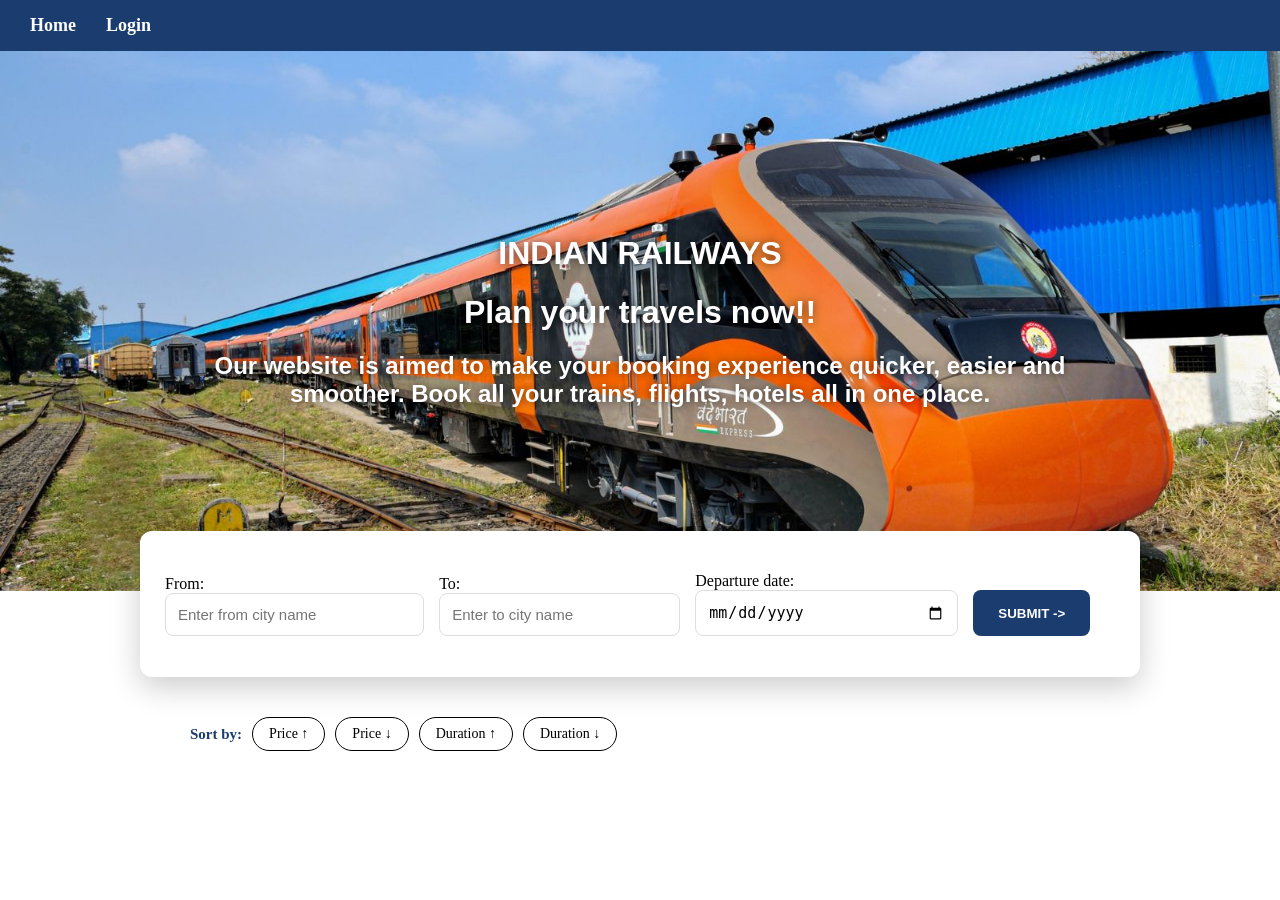
==== commit 45f9c22a: "Added dropdown list for the search boxes" ====
--- a/index.html
+++ b/index.html
@@ -4,7 +4,7 @@
   <meta charset="UTF-8">
   <meta name="viewport" content="width=device-width, initial-scale=1.0">
   <link rel="stylesheet" href="hero.css">
-  <title>Document</title>
+  <title>IRCTC</title>
 </head>
 <body>
   <div class="navbar">
@@ -19,11 +19,13 @@
     </div>
   </div>
   <div class="search-box">
-    <p>From: <input type="text" placeholder="Enter from city name" id="from"></p>
-    <p>To: <input type="text" placeholder="Enter to city name" id="to"></p>
+    <p>From: <input type="text" placeholder="Enter from city name" id="from" list="stations"></p>
+    <p>To: <input type="text" placeholder="Enter to city name" id="to" list="stations"></p>
     <p>Departure date: <input type="date" id="date"></p>
     <p><button id="sub">SUBMIT -></button></p>
   </div>
+  <datalist id="stations">
+  </datalist>
   <div class="sort-bar">
   <span>Sort by:</span>
   <button onclick="sortBy('price', 'asc')">Price ↑</button>
--- a/hero.css
+++ b/hero.css
@@ -117,7 +117,7 @@
 .sort-bar span {
   font-size: 15px;
   font-weight: bold;
-  color: white;
+  color: #1a3c6e;
 }
 
 .sort-bar button {
